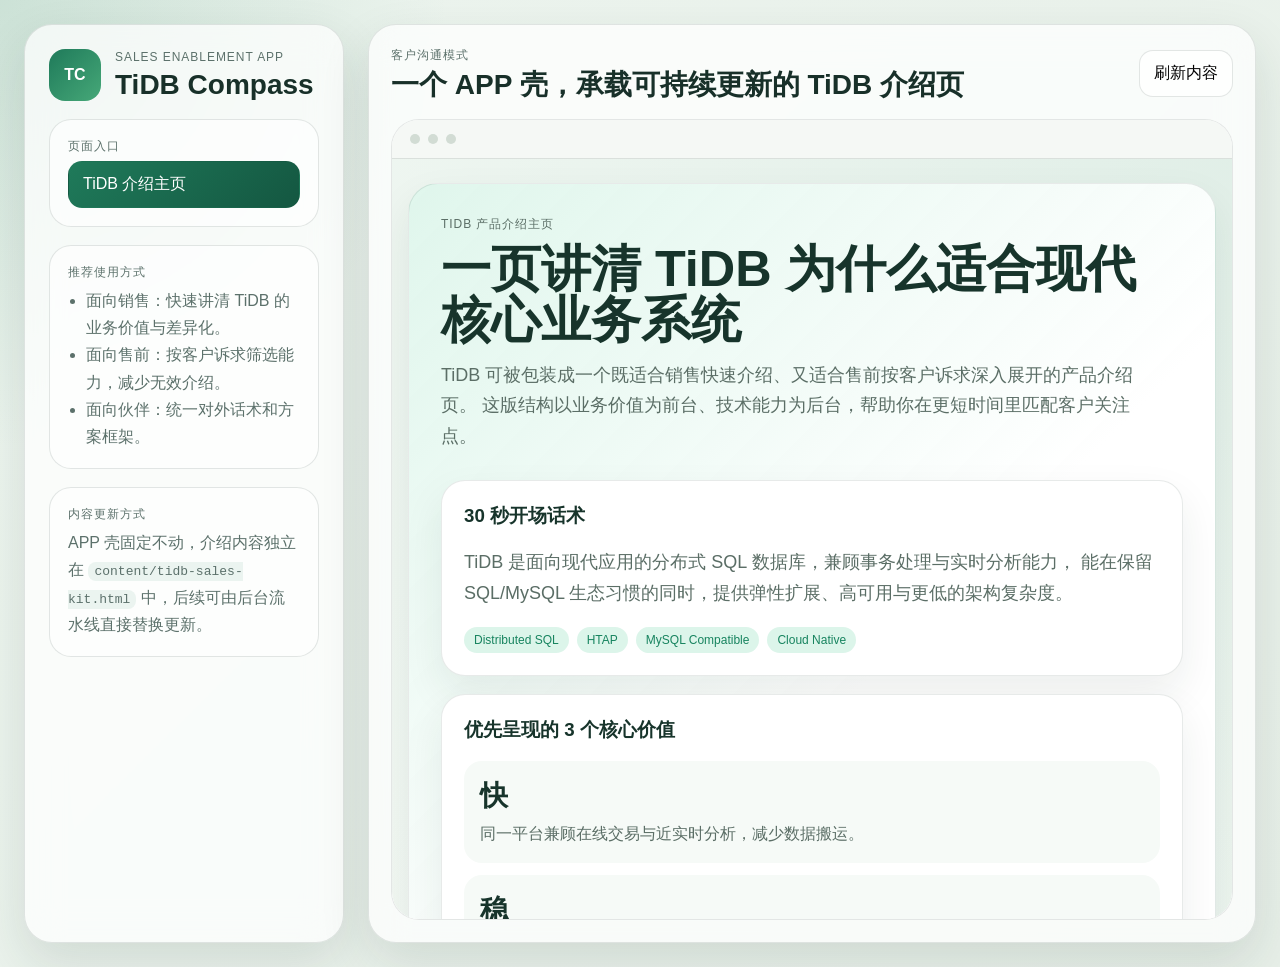
==== index.html @ 589c2596 "Initial commit" ====
<!DOCTYPE html>
<html lang="zh-CN">
  <head>
    <meta charset="UTF-8" />
    <meta name="viewport" content="width=device-width, initial-scale=1.0" />
    <title>TiDB Compass</title>
    <link rel="stylesheet" href="./assets/app.css" />
  </head>
  <body>
    <div class="app-shell">
      <aside class="sidebar">
        <div class="brand">
          <div class="brand-mark">TC</div>
          <div>
            <p class="eyebrow">Sales Enablement App</p>
            <h1>TiDB Compass</h1>
          </div>
        </div>

        <section class="panel">
          <p class="panel-label">页面入口</p>
          <div class="nav-list">
            <button class="nav-item is-active" data-page="./content/tidb-sales-kit.html">
              TiDB 介绍主页
            </button>
          </div>
        </section>

        <section class="panel">
          <p class="panel-label">推荐使用方式</p>
          <ul class="hint-list">
            <li>面向销售：快速讲清 TiDB 的业务价值与差异化。</li>
            <li>面向售前：按客户诉求筛选能力，减少无效介绍。</li>
            <li>面向伙伴：统一对外话术和方案框架。</li>
          </ul>
        </section>

        <section class="panel">
          <p class="panel-label">内容更新方式</p>
          <p class="muted">
            APP 壳固定不动，介绍内容独立在
            <code>content/tidb-sales-kit.html</code> 中，后续可由后台流水线直接替换更新。
          </p>
        </section>
      </aside>

      <main class="main-stage">
        <header class="topbar">
          <div>
            <p class="eyebrow">客户沟通模式</p>
            <h2>一个 APP 壳，承载可持续更新的 TiDB 介绍页</h2>
          </div>
          <button id="reload-page" class="ghost-button" type="button">刷新内容</button>
        </header>

        <section class="device-frame">
          <div class="device-header">
            <span></span>
            <span></span>
            <span></span>
          </div>
          <iframe
            id="content-frame"
            title="TiDB content"
            src="./content/tidb-sales-kit.html"
          ></iframe>
        </section>
      </main>
    </div>

    <script src="./assets/app.js"></script>
  </body>
</html>
---- assets/app.css ----
:root {
  --bg: #eef3ea;
  --surface: rgba(255, 255, 255, 0.72);
  --surface-strong: #ffffff;
  --ink: #183029;
  --muted: #5c716b;
  --line: rgba(24, 48, 41, 0.12);
  --accent: #1f7a5a;
  --accent-strong: #145741;
  --accent-soft: #d7efe2;
  --shadow: 0 20px 50px rgba(24, 48, 41, 0.12);
}

* {
  box-sizing: border-box;
}

body {
  margin: 0;
  min-height: 100vh;
  color: var(--ink);
  font-family: "Avenir Next", "PingFang SC", "Helvetica Neue", sans-serif;
  background:
    radial-gradient(circle at top left, rgba(54, 138, 103, 0.18), transparent 28%),
    linear-gradient(135deg, #edf5ef 0%, #e7efe8 100%);
}

button {
  font: inherit;
}

.app-shell {
  display: grid;
  grid-template-columns: 320px 1fr;
  min-height: 100vh;
  gap: 24px;
  padding: 24px;
}

.sidebar,
.main-stage {
  border: 1px solid var(--line);
  border-radius: 28px;
  backdrop-filter: blur(18px);
  background: var(--surface);
  box-shadow: var(--shadow);
}

.sidebar {
  display: flex;
  flex-direction: column;
  gap: 18px;
  padding: 24px;
}

.brand {
  display: flex;
  align-items: center;
  gap: 14px;
}

.brand-mark {
  display: grid;
  width: 52px;
  height: 52px;
  place-items: center;
  border-radius: 16px;
  color: white;
  font-weight: 700;
  background: linear-gradient(135deg, var(--accent) 0%, #46a878 100%);
}

.eyebrow,
.panel-label {
  margin: 0 0 6px;
  font-size: 12px;
  letter-spacing: 0.08em;
  text-transform: uppercase;
  color: var(--muted);
}

.brand h1,
.topbar h2 {
  margin: 0;
  font-size: 28px;
  line-height: 1.1;
}

.panel {
  padding: 18px;
  border: 1px solid var(--line);
  border-radius: 22px;
  background: rgba(255, 255, 255, 0.6);
}

.nav-list {
  display: flex;
  flex-direction: column;
  gap: 10px;
}

.nav-item,
.ghost-button {
  border: 1px solid var(--line);
  border-radius: 14px;
  padding: 12px 14px;
  cursor: pointer;
  transition: 160ms ease;
}

.nav-item {
  text-align: left;
  color: var(--ink);
  background: white;
}

.nav-item:hover,
.ghost-button:hover {
  transform: translateY(-1px);
  border-color: rgba(31, 122, 90, 0.28);
}

.nav-item.is-active {
  color: white;
  border-color: transparent;
  background: linear-gradient(135deg, var(--accent) 0%, var(--accent-strong) 100%);
}

.hint-list {
  margin: 0;
  padding-left: 18px;
  color: var(--muted);
  line-height: 1.7;
}

.muted {
  margin: 0;
  color: var(--muted);
  line-height: 1.7;
}

.main-stage {
  display: flex;
  flex-direction: column;
  padding: 22px;
}

.topbar {
  display: flex;
  align-items: center;
  justify-content: space-between;
  gap: 16px;
  margin-bottom: 18px;
}

.ghost-button {
  background: rgba(255, 255, 255, 0.8);
}

.device-frame {
  display: flex;
  flex: 1;
  flex-direction: column;
  overflow: hidden;
  border: 1px solid var(--line);
  border-radius: 28px;
  background: var(--surface-strong);
}

.device-header {
  display: flex;
  gap: 8px;
  padding: 14px 18px;
  border-bottom: 1px solid var(--line);
  background: #f5f8f5;
}

.device-header span {
  width: 10px;
  height: 10px;
  border-radius: 50%;
  background: #d2dcd4;
}

#content-frame {
  width: 100%;
  height: 100%;
  min-height: 760px;
  border: 0;
  background: white;
}

code {
  padding: 2px 6px;
  border-radius: 8px;
  background: rgba(31, 122, 90, 0.08);
}

@media (max-width: 1024px) {
  .app-shell {
    grid-template-columns: 1fr;
  }

  .topbar {
    flex-direction: column;
    align-items: flex-start;
  }
}

@media (max-width: 640px) {
  .app-shell {
    padding: 14px;
    gap: 14px;
  }

  .sidebar,
  .main-stage {
    padding: 16px;
    border-radius: 22px;
  }

  .brand h1,
  .topbar h2 {
    font-size: 22px;
  }

  #content-frame {
    min-height: 680px;
  }
}
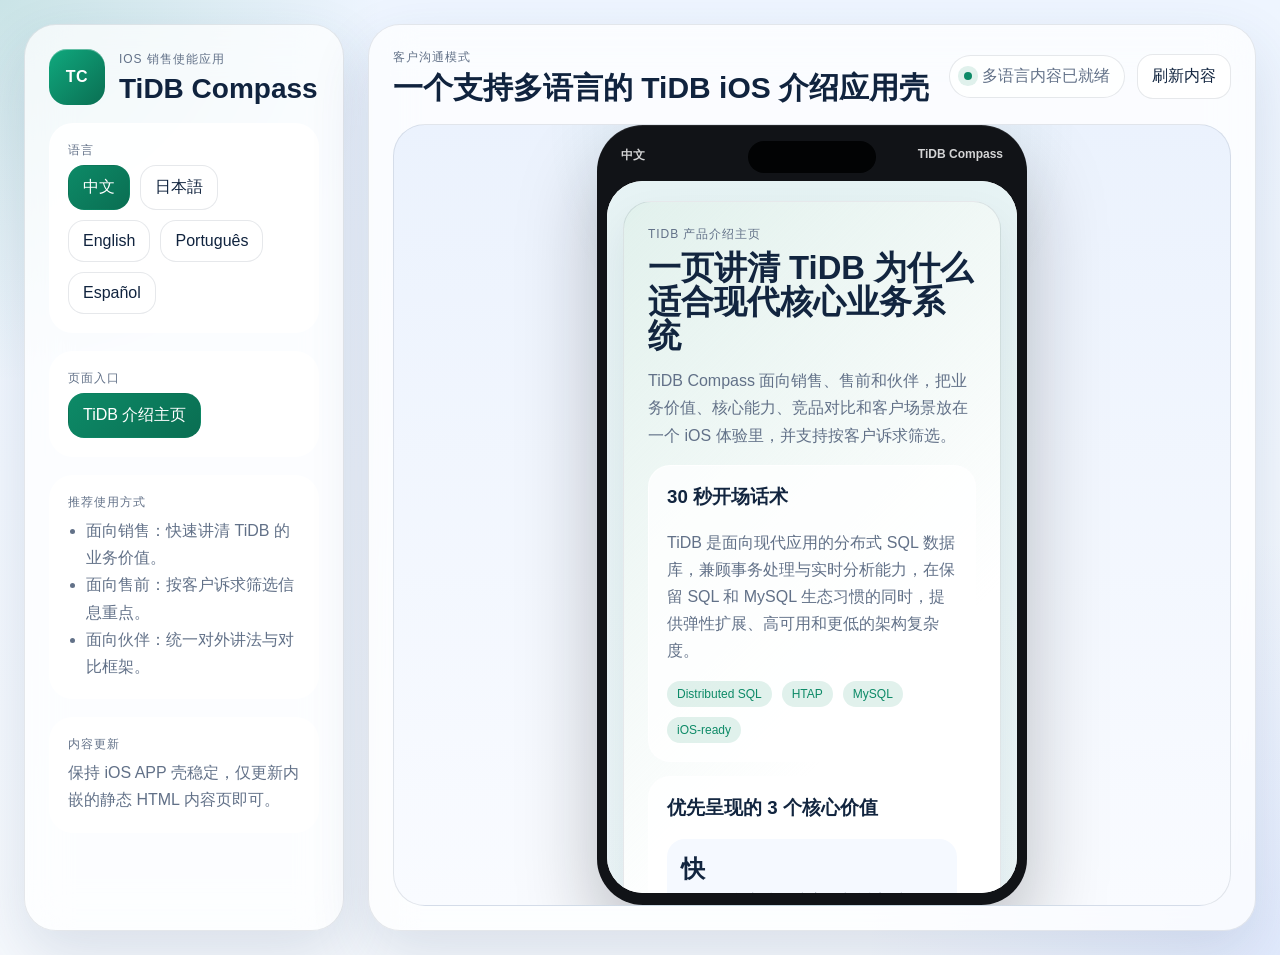
==== commit f98965cf: "Add multilingual iOS app shell" ====
--- a/index.html
+++ b/index.html
@@ -2,7 +2,10 @@
 <html lang="zh-CN">
   <head>
     <meta charset="UTF-8" />
-    <meta name="viewport" content="width=device-width, initial-scale=1.0" />
+    <meta
+      name="viewport"
+      content="width=device-width, initial-scale=1.0, viewport-fit=cover"
+    />
     <title>TiDB Compass</title>
     <link rel="stylesheet" href="./assets/app.css" />
   </head>
@@ -12,34 +15,48 @@
         <div class="brand">
           <div class="brand-mark">TC</div>
           <div>
-            <p class="eyebrow">Sales Enablement App</p>
+            <p class="eyebrow" data-i18n="shell.badge">iOS Sales Enablement</p>
             <h1>TiDB Compass</h1>
           </div>
         </div>
 
         <section class="panel">
-          <p class="panel-label">页面入口</p>
+          <p class="panel-label" data-i18n="shell.languageLabel">Language</p>
+          <div class="language-list" id="language-list">
+            <button class="language-pill is-active" type="button" data-lang="zh-CN">中文</button>
+            <button class="language-pill" type="button" data-lang="ja-JP">日本語</button>
+            <button class="language-pill" type="button" data-lang="en-US">English</button>
+            <button class="language-pill" type="button" data-lang="pt-BR">Português</button>
+            <button class="language-pill" type="button" data-lang="es-ES">Español</button>
+          </div>
+        </section>
+
+        <section class="panel">
+          <p class="panel-label" data-i18n="shell.navLabel">Pages</p>
           <div class="nav-list">
-            <button class="nav-item is-active" data-page="./content/tidb-sales-kit.html">
-              TiDB 介绍主页
+            <button
+              class="nav-item is-active"
+              data-page="./content/tidb-sales-kit.html"
+              data-i18n="shell.homePage"
+            >
+              TiDB Overview
             </button>
           </div>
         </section>
 
         <section class="panel">
-          <p class="panel-label">推荐使用方式</p>
+          <p class="panel-label" data-i18n="shell.useCasesLabel">Recommended Use</p>
           <ul class="hint-list">
-            <li>面向销售：快速讲清 TiDB 的业务价值与差异化。</li>
-            <li>面向售前：按客户诉求筛选能力，减少无效介绍。</li>
-            <li>面向伙伴：统一对外话术和方案框架。</li>
+            <li data-i18n="shell.useCase1">For sellers: explain TiDB's business value fast.</li>
+            <li data-i18n="shell.useCase2">For presales: filter by customer priorities.</li>
+            <li data-i18n="shell.useCase3">For partners: keep a consistent story.</li>
           </ul>
         </section>
 
         <section class="panel">
-          <p class="panel-label">内容更新方式</p>
-          <p class="muted">
-            APP 壳固定不动，介绍内容独立在
-            <code>content/tidb-sales-kit.html</code> 中，后续可由后台流水线直接替换更新。
+          <p class="panel-label" data-i18n="shell.updateLabel">Content Update</p>
+          <p class="muted" data-i18n="shell.updateBody">
+            Keep the iOS app shell stable and update only the embedded static HTML page.
           </p>
         </section>
       </aside>
@@ -47,23 +64,33 @@
       <main class="main-stage">
         <header class="topbar">
           <div>
-            <p class="eyebrow">客户沟通模式</p>
-            <h2>一个 APP 壳，承载可持续更新的 TiDB 介绍页</h2>
+            <p class="eyebrow" data-i18n="shell.modeLabel">Customer Mode</p>
+            <h2 data-i18n="shell.title">An iOS app shell for a continuously updated TiDB story</h2>
           </div>
-          <button id="reload-page" class="ghost-button" type="button">刷新内容</button>
+          <div class="topbar-actions">
+            <div class="status-chip">
+              <span class="status-dot"></span>
+              <span data-i18n="shell.status">Localized content ready</span>
+            </div>
+            <button id="reload-page" class="ghost-button" type="button" data-i18n="shell.reload">
+              Reload
+            </button>
+          </div>
         </header>
 
-        <section class="device-frame">
-          <div class="device-header">
-            <span></span>
-            <span></span>
-            <span></span>
+        <section class="phone-stage">
+          <div class="phone-device">
+            <div class="dynamic-island"></div>
+            <div class="device-meta">
+              <span id="device-language">中文</span>
+              <span>TiDB Compass</span>
+            </div>
+            <iframe
+              id="content-frame"
+              title="TiDB content"
+              src="./content/tidb-sales-kit.html?lang=zh-CN"
+            ></iframe>
           </div>
-          <iframe
-            id="content-frame"
-            title="TiDB content"
-            src="./content/tidb-sales-kit.html"
-          ></iframe>
         </section>
       </main>
     </div>
--- a/assets/app.css
+++ b/assets/app.css
@@ -1,14 +1,14 @@
 :root {
-  --bg: #eef3ea;
+  --bg: #eff4fb;
   --surface: rgba(255, 255, 255, 0.72);
-  --surface-strong: #ffffff;
-  --ink: #183029;
-  --muted: #5c716b;
-  --line: rgba(24, 48, 41, 0.12);
-  --accent: #1f7a5a;
-  --accent-strong: #145741;
-  --accent-soft: #d7efe2;
-  --shadow: 0 20px 50px rgba(24, 48, 41, 0.12);
+  --surface-strong: rgba(255, 255, 255, 0.9);
+  --ink: #10233e;
+  --muted: #627188;
+  --line: rgba(16, 35, 62, 0.1);
+  --accent: #0d8a67;
+  --accent-strong: #0a6e52;
+  --accent-soft: rgba(13, 138, 103, 0.12);
+  --shadow: 0 24px 60px rgba(40, 73, 112, 0.14);
 }
 
 * {
@@ -19,10 +19,11 @@
   margin: 0;
   min-height: 100vh;
   color: var(--ink);
-  font-family: "Avenir Next", "PingFang SC", "Helvetica Neue", sans-serif;
+  font-family: "SF Pro Display", "PingFang SC", "Hiragino Sans", "Helvetica Neue", sans-serif;
   background:
-    radial-gradient(circle at top left, rgba(54, 138, 103, 0.18), transparent 28%),
-    linear-gradient(135deg, #edf5ef 0%, #e7efe8 100%);
+    radial-gradient(circle at top left, rgba(13, 138, 103, 0.16), transparent 24%),
+    radial-gradient(circle at bottom right, rgba(102, 145, 255, 0.14), transparent 26%),
+    linear-gradient(180deg, #eef5ff 0%, #f6f9fd 100%);
 }
 
 button {
@@ -40,9 +41,9 @@
 .sidebar,
 .main-stage {
   border: 1px solid var(--line);
-  border-radius: 28px;
-  backdrop-filter: blur(18px);
+  border-radius: 32px;
   background: var(--surface);
+  backdrop-filter: blur(22px);
   box-shadow: var(--shadow);
 }
 
@@ -61,13 +62,15 @@
 
 .brand-mark {
   display: grid;
-  width: 52px;
-  height: 52px;
+  width: 56px;
+  height: 56px;
   place-items: center;
-  border-radius: 16px;
-  color: white;
+  border-radius: 18px;
+  color: #fff;
   font-weight: 700;
-  background: linear-gradient(135deg, var(--accent) 0%, #46a878 100%);
+  letter-spacing: 0.04em;
+  background: linear-gradient(135deg, #10a97e 0%, #0a6e52 100%);
+  box-shadow: inset 0 1px 0 rgba(255, 255, 255, 0.36);
 }
 
 .eyebrow,
@@ -82,46 +85,54 @@
 .brand h1,
 .topbar h2 {
   margin: 0;
+  line-height: 1.05;
+}
+
+.brand h1 {
   font-size: 28px;
-  line-height: 1.1;
+}
+
+.topbar h2 {
+  max-width: 620px;
+  font-size: 30px;
 }
 
 .panel {
   padding: 18px;
-  border: 1px solid var(--line);
-  border-radius: 22px;
-  background: rgba(255, 255, 255, 0.6);
-}
-
+  border: 1px solid rgba(255, 255, 255, 0.64);
+  border-radius: 24px;
+  background: var(--surface-strong);
+}
+
+.language-list,
 .nav-list {
   display: flex;
-  flex-direction: column;
+  flex-wrap: wrap;
   gap: 10px;
 }
 
+.language-pill,
 .nav-item,
 .ghost-button {
   border: 1px solid var(--line);
-  border-radius: 14px;
-  padding: 12px 14px;
+  border-radius: 16px;
+  padding: 11px 14px;
   cursor: pointer;
+  color: var(--ink);
+  background: rgba(255, 255, 255, 0.86);
   transition: 160ms ease;
 }
 
-.nav-item {
-  text-align: left;
-  color: var(--ink);
-  background: white;
-}
-
+.language-pill:hover,
 .nav-item:hover,
 .ghost-button:hover {
   transform: translateY(-1px);
-  border-color: rgba(31, 122, 90, 0.28);
-}
-
+  border-color: rgba(13, 138, 103, 0.28);
+}
+
+.language-pill.is-active,
 .nav-item.is-active {
-  color: white;
+  color: #fff;
   border-color: transparent;
   background: linear-gradient(135deg, var(--accent) 0%, var(--accent-strong) 100%);
 }
@@ -142,61 +153,104 @@
 .main-stage {
   display: flex;
   flex-direction: column;
-  padding: 22px;
+  padding: 24px;
 }
 
 .topbar {
   display: flex;
   align-items: center;
   justify-content: space-between;
-  gap: 16px;
-  margin-bottom: 18px;
-}
-
-.ghost-button {
-  background: rgba(255, 255, 255, 0.8);
-}
-
-.device-frame {
-  display: flex;
+  gap: 18px;
+  margin-bottom: 20px;
+}
+
+.topbar-actions {
+  display: flex;
+  align-items: center;
+  gap: 12px;
+}
+
+.status-chip {
+  display: inline-flex;
+  align-items: center;
+  gap: 10px;
+  padding: 10px 14px;
+  border: 1px solid var(--line);
+  border-radius: 999px;
+  color: var(--muted);
+  background: rgba(255, 255, 255, 0.72);
+}
+
+.status-dot {
+  width: 8px;
+  height: 8px;
+  border-radius: 50%;
+  background: var(--accent);
+  box-shadow: 0 0 0 6px var(--accent-soft);
+}
+
+.phone-stage {
+  display: grid;
   flex: 1;
-  flex-direction: column;
+  place-items: center;
   overflow: hidden;
   border: 1px solid var(--line);
-  border-radius: 28px;
-  background: var(--surface-strong);
-}
-
-.device-header {
-  display: flex;
-  gap: 8px;
-  padding: 14px 18px;
-  border-bottom: 1px solid var(--line);
-  background: #f5f8f5;
-}
-
-.device-header span {
-  width: 10px;
-  height: 10px;
-  border-radius: 50%;
-  background: #d2dcd4;
+  border-radius: 32px;
+  background:
+    radial-gradient(circle at top, rgba(13, 138, 103, 0.1), transparent 30%),
+    linear-gradient(180deg, #ebf2fd 0%, #f9fbff 100%);
+}
+
+.phone-device {
+  position: relative;
+  width: min(430px, calc(100vw - 72px));
+  height: min(860px, calc(100vh - 120px));
+  padding: 56px 10px 12px;
+  border-radius: 46px;
+  background: #111317;
+  box-shadow:
+    0 40px 80px rgba(17, 19, 23, 0.26),
+    inset 0 1px 0 rgba(255, 255, 255, 0.08);
+}
+
+.dynamic-island {
+  position: absolute;
+  top: 16px;
+  left: 50%;
+  width: 128px;
+  height: 32px;
+  transform: translateX(-50%);
+  border-radius: 999px;
+  background: #020304;
+}
+
+.device-meta {
+  position: absolute;
+  top: 22px;
+  left: 24px;
+  right: 24px;
+  display: flex;
+  justify-content: space-between;
+  color: rgba(255, 255, 255, 0.82);
+  font-size: 12px;
+  font-weight: 600;
 }
 
 #content-frame {
   width: 100%;
   height: 100%;
-  min-height: 760px;
   border: 0;
-  background: white;
+  border-radius: 36px;
+  background: #fff;
 }
 
 code {
   padding: 2px 6px;
   border-radius: 8px;
-  background: rgba(31, 122, 90, 0.08);
-}
-
-@media (max-width: 1024px) {
+  background: var(--accent-soft);
+}
+
+@media (max-width: 1120px) {
   .app-shell {
     grid-template-columns: 1fr;
   }
@@ -216,15 +270,21 @@
   .sidebar,
   .main-stage {
     padding: 16px;
-    border-radius: 22px;
+    border-radius: 24px;
   }
 
   .brand h1,
   .topbar h2 {
-    font-size: 22px;
-  }
-
-  #content-frame {
-    min-height: 680px;
-  }
-}
+    font-size: 24px;
+  }
+
+  .topbar-actions {
+    width: 100%;
+    flex-wrap: wrap;
+  }
+
+  .phone-device {
+    width: min(100%, 430px);
+    height: 720px;
+  }
+}
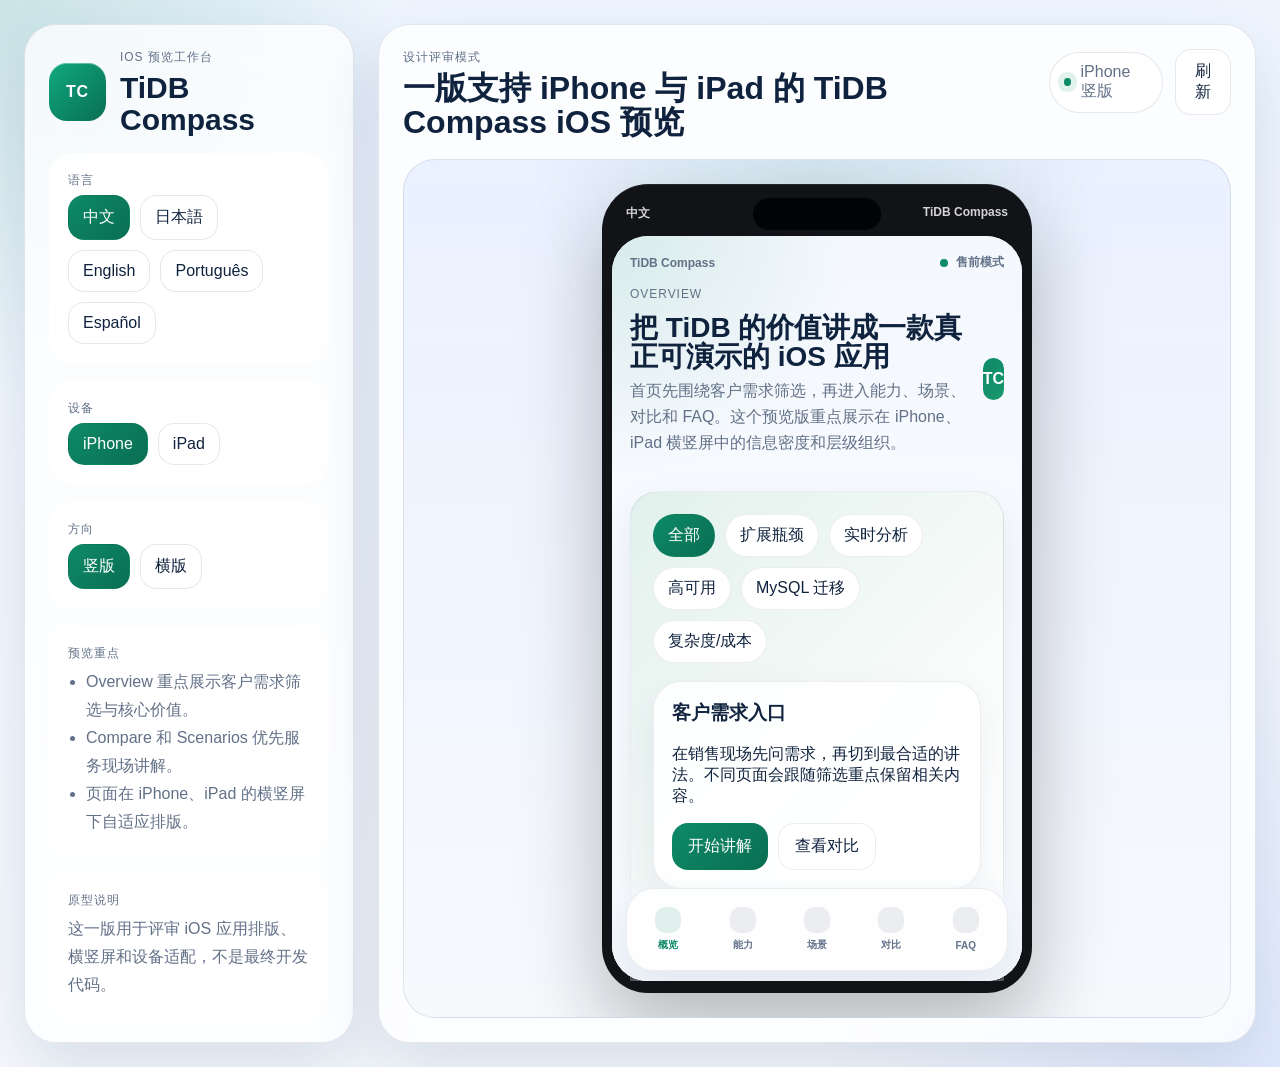
==== commit d1e6c600: "Create responsive iOS preview" ====
--- a/index.html
+++ b/index.html
@@ -6,7 +6,7 @@
       name="viewport"
       content="width=device-width, initial-scale=1.0, viewport-fit=cover"
     />
-    <title>TiDB Compass</title>
+    <title>TiDB Compass Preview</title>
     <link rel="stylesheet" href="./assets/app.css" />
   </head>
   <body>
@@ -15,14 +15,14 @@
         <div class="brand">
           <div class="brand-mark">TC</div>
           <div>
-            <p class="eyebrow" data-i18n="shell.badge">iOS Sales Enablement</p>
+            <p class="eyebrow" data-i18n="shell.badge">iOS Preview Studio</p>
             <h1>TiDB Compass</h1>
           </div>
         </div>
 
         <section class="panel">
           <p class="panel-label" data-i18n="shell.languageLabel">Language</p>
-          <div class="language-list" id="language-list">
+          <div class="language-list">
             <button class="language-pill is-active" type="button" data-lang="zh-CN">中文</button>
             <button class="language-pill" type="button" data-lang="ja-JP">日本語</button>
             <button class="language-pill" type="button" data-lang="en-US">English</button>
@@ -32,31 +32,40 @@
         </section>
 
         <section class="panel">
-          <p class="panel-label" data-i18n="shell.navLabel">Pages</p>
-          <div class="nav-list">
-            <button
-              class="nav-item is-active"
-              data-page="./content/tidb-sales-kit.html"
-              data-i18n="shell.homePage"
-            >
-              TiDB Overview
+          <p class="panel-label" data-i18n="shell.deviceLabel">Device</p>
+          <div class="selector-grid" id="device-selector">
+            <button class="selector-chip is-active" type="button" data-device="iphone">
+              iPhone
+            </button>
+            <button class="selector-chip" type="button" data-device="ipad">iPad</button>
+          </div>
+        </section>
+
+        <section class="panel">
+          <p class="panel-label" data-i18n="shell.orientationLabel">Orientation</p>
+          <div class="selector-grid" id="orientation-selector">
+            <button class="selector-chip is-active" type="button" data-orientation="portrait">
+              <span data-i18n="shell.portrait">Portrait</span>
+            </button>
+            <button class="selector-chip" type="button" data-orientation="landscape">
+              <span data-i18n="shell.landscape">Landscape</span>
             </button>
           </div>
         </section>
 
         <section class="panel">
-          <p class="panel-label" data-i18n="shell.useCasesLabel">Recommended Use</p>
+          <p class="panel-label" data-i18n="shell.previewLabel">Preview Focus</p>
           <ul class="hint-list">
-            <li data-i18n="shell.useCase1">For sellers: explain TiDB's business value fast.</li>
-            <li data-i18n="shell.useCase2">For presales: filter by customer priorities.</li>
-            <li data-i18n="shell.useCase3">For partners: keep a consistent story.</li>
+            <li data-i18n="shell.useCase1">Overview focuses on customer-need filtering.</li>
+            <li data-i18n="shell.useCase2">Compare and Scenarios are optimized for live demos.</li>
+            <li data-i18n="shell.useCase3">Layouts adapt across iPhone and iPad in both orientations.</li>
           </ul>
         </section>
 
         <section class="panel">
-          <p class="panel-label" data-i18n="shell.updateLabel">Content Update</p>
+          <p class="panel-label" data-i18n="shell.updateLabel">Prototype Notes</p>
           <p class="muted" data-i18n="shell.updateBody">
-            Keep the iOS app shell stable and update only the embedded static HTML page.
+            This preview simulates the iOS app shell and a full in-app page system for design review.
           </p>
         </section>
       </aside>
@@ -64,13 +73,13 @@
       <main class="main-stage">
         <header class="topbar">
           <div>
-            <p class="eyebrow" data-i18n="shell.modeLabel">Customer Mode</p>
-            <h2 data-i18n="shell.title">An iOS app shell for a continuously updated TiDB story</h2>
+            <p class="eyebrow" data-i18n="shell.modeLabel">Design Review Mode</p>
+            <h2 data-i18n="shell.title">A responsive iOS preview for iPhone and iPad</h2>
           </div>
           <div class="topbar-actions">
             <div class="status-chip">
               <span class="status-dot"></span>
-              <span data-i18n="shell.status">Localized content ready</span>
+              <span id="preview-status" data-i18n="shell.status">iPhone Portrait</span>
             </div>
             <button id="reload-page" class="ghost-button" type="button" data-i18n="shell.reload">
               Reload
@@ -78,18 +87,20 @@
           </div>
         </header>
 
-        <section class="phone-stage">
-          <div class="phone-device">
-            <div class="dynamic-island"></div>
-            <div class="device-meta">
-              <span id="device-language">中文</span>
-              <span>TiDB Compass</span>
+        <section class="preview-stage">
+          <div class="device-wrap">
+            <div class="device-shell is-iphone is-portrait" id="device-shell">
+              <div class="device-camera"></div>
+              <div class="device-meta">
+                <span id="device-language">中文</span>
+                <span>TiDB Compass</span>
+              </div>
+              <iframe
+                id="content-frame"
+                title="TiDB Compass iOS Preview"
+                src="./content/tidb-sales-kit.html?lang=zh-CN"
+              ></iframe>
             </div>
-            <iframe
-              id="content-frame"
-              title="TiDB content"
-              src="./content/tidb-sales-kit.html?lang=zh-CN"
-            ></iframe>
           </div>
         </section>
       </main>
--- a/assets/app.css
+++ b/assets/app.css
@@ -1,6 +1,6 @@
 :root {
-  --bg: #eff4fb;
-  --surface: rgba(255, 255, 255, 0.72);
+  --bg: #eef4fb;
+  --surface: rgba(255, 255, 255, 0.76);
   --surface-strong: rgba(255, 255, 255, 0.9);
   --ink: #10233e;
   --muted: #627188;
@@ -8,7 +8,7 @@
   --accent: #0d8a67;
   --accent-strong: #0a6e52;
   --accent-soft: rgba(13, 138, 103, 0.12);
-  --shadow: 0 24px 60px rgba(40, 73, 112, 0.14);
+  --shadow: 0 26px 64px rgba(35, 66, 104, 0.14);
 }
 
 * {
@@ -22,7 +22,7 @@
   font-family: "SF Pro Display", "PingFang SC", "Hiragino Sans", "Helvetica Neue", sans-serif;
   background:
     radial-gradient(circle at top left, rgba(13, 138, 103, 0.16), transparent 24%),
-    radial-gradient(circle at bottom right, rgba(102, 145, 255, 0.14), transparent 26%),
+    radial-gradient(circle at bottom right, rgba(102, 145, 255, 0.15), transparent 28%),
     linear-gradient(180deg, #eef5ff 0%, #f6f9fd 100%);
 }
 
@@ -32,7 +32,7 @@
 
 .app-shell {
   display: grid;
-  grid-template-columns: 320px 1fr;
+  grid-template-columns: 330px 1fr;
   min-height: 100vh;
   gap: 24px;
   padding: 24px;
@@ -62,13 +62,13 @@
 
 .brand-mark {
   display: grid;
-  width: 56px;
-  height: 56px;
+  width: 58px;
+  height: 58px;
   place-items: center;
   border-radius: 18px;
   color: #fff;
   font-weight: 700;
-  letter-spacing: 0.04em;
+  letter-spacing: 0.05em;
   background: linear-gradient(135deg, #10a97e 0%, #0a6e52 100%);
   box-shadow: inset 0 1px 0 rgba(255, 255, 255, 0.36);
 }
@@ -89,49 +89,49 @@
 }
 
 .brand h1 {
-  font-size: 28px;
+  font-size: 30px;
 }
 
 .topbar h2 {
-  max-width: 620px;
-  font-size: 30px;
+  max-width: 720px;
+  font-size: 32px;
 }
 
 .panel {
   padding: 18px;
-  border: 1px solid rgba(255, 255, 255, 0.64);
+  border: 1px solid rgba(255, 255, 255, 0.68);
   border-radius: 24px;
   background: var(--surface-strong);
 }
 
 .language-list,
-.nav-list {
+.selector-grid {
   display: flex;
   flex-wrap: wrap;
   gap: 10px;
 }
 
 .language-pill,
-.nav-item,
+.selector-chip,
 .ghost-button {
   border: 1px solid var(--line);
   border-radius: 16px;
   padding: 11px 14px;
   cursor: pointer;
   color: var(--ink);
-  background: rgba(255, 255, 255, 0.86);
+  background: rgba(255, 255, 255, 0.9);
   transition: 160ms ease;
 }
 
 .language-pill:hover,
-.nav-item:hover,
+.selector-chip:hover,
 .ghost-button:hover {
   transform: translateY(-1px);
-  border-color: rgba(13, 138, 103, 0.28);
+  border-color: rgba(13, 138, 103, 0.3);
 }
 
 .language-pill.is-active,
-.nav-item.is-active {
+.selector-chip.is-active {
   color: #fff;
   border-color: transparent;
   background: linear-gradient(135deg, var(--accent) 0%, var(--accent-strong) 100%);
@@ -141,13 +141,13 @@
   margin: 0;
   padding-left: 18px;
   color: var(--muted);
-  line-height: 1.7;
+  line-height: 1.75;
 }
 
 .muted {
   margin: 0;
   color: var(--muted);
-  line-height: 1.7;
+  line-height: 1.75;
 }
 
 .main-stage {
@@ -158,7 +158,7 @@
 
 .topbar {
   display: flex;
-  align-items: center;
+  align-items: flex-start;
   justify-content: space-between;
   gap: 18px;
   margin-bottom: 20px;
@@ -178,7 +178,7 @@
   border: 1px solid var(--line);
   border-radius: 999px;
   color: var(--muted);
-  background: rgba(255, 255, 255, 0.72);
+  background: rgba(255, 255, 255, 0.8);
 }
 
 .status-dot {
@@ -189,7 +189,7 @@
   box-shadow: 0 0 0 6px var(--accent-soft);
 }
 
-.phone-stage {
+.preview-stage {
   display: grid;
   flex: 1;
   place-items: center;
@@ -198,24 +198,58 @@
   border-radius: 32px;
   background:
     radial-gradient(circle at top, rgba(13, 138, 103, 0.1), transparent 30%),
-    linear-gradient(180deg, #ebf2fd 0%, #f9fbff 100%);
-}
-
-.phone-device {
+    linear-gradient(180deg, #eaf1ff 0%, #f7f9fd 100%);
+}
+
+.device-wrap {
+  display: grid;
+  width: 100%;
+  height: 100%;
+  place-items: center;
+  padding: 24px;
+}
+
+.device-shell {
+  --device-width: 430px;
+  --device-height: 932px;
   position: relative;
-  width: min(430px, calc(100vw - 72px));
-  height: min(860px, calc(100vh - 120px));
-  padding: 56px 10px 12px;
+  width: min(var(--device-width), 100%);
+  height: min(var(--device-height), 100%);
+  padding: 52px 10px 12px;
   border-radius: 46px;
   background: #111317;
   box-shadow:
-    0 40px 80px rgba(17, 19, 23, 0.26),
+    0 38px 82px rgba(17, 19, 23, 0.28),
     inset 0 1px 0 rgba(255, 255, 255, 0.08);
 }
 
-.dynamic-island {
+.device-shell.is-iphone.is-portrait {
+  --device-width: 430px;
+  --device-height: 932px;
+}
+
+.device-shell.is-iphone.is-landscape {
+  --device-width: 932px;
+  --device-height: 430px;
+  border-radius: 40px;
+  padding: 12px 10px 12px 54px;
+}
+
+.device-shell.is-ipad.is-portrait {
+  --device-width: 834px;
+  --device-height: 1194px;
+  border-radius: 38px;
+}
+
+.device-shell.is-ipad.is-landscape {
+  --device-width: 1194px;
+  --device-height: 834px;
+  border-radius: 34px;
+}
+
+.device-camera {
   position: absolute;
-  top: 16px;
+  top: 14px;
   left: 50%;
   width: 128px;
   height: 32px;
@@ -224,9 +258,17 @@
   background: #020304;
 }
 
+.device-shell.is-iphone.is-landscape .device-camera {
+  top: 50%;
+  left: 16px;
+  width: 32px;
+  height: 128px;
+  transform: translateY(-50%);
+}
+
 .device-meta {
   position: absolute;
-  top: 22px;
+  top: 21px;
   left: 24px;
   right: 24px;
   display: flex;
@@ -234,6 +276,11 @@
   color: rgba(255, 255, 255, 0.82);
   font-size: 12px;
   font-weight: 600;
+}
+
+.device-shell.is-iphone.is-landscape .device-meta {
+  top: 24px;
+  left: 64px;
 }
 
 #content-frame {
@@ -244,24 +291,13 @@
   background: #fff;
 }
 
-code {
-  padding: 2px 6px;
-  border-radius: 8px;
-  background: var(--accent-soft);
-}
-
-@media (max-width: 1120px) {
+@media (max-width: 1220px) {
   .app-shell {
     grid-template-columns: 1fr;
   }
-
-  .topbar {
-    flex-direction: column;
-    align-items: flex-start;
-  }
-}
-
-@media (max-width: 640px) {
+}
+
+@media (max-width: 720px) {
   .app-shell {
     padding: 14px;
     gap: 14px;
@@ -273,18 +309,19 @@
     border-radius: 24px;
   }
 
-  .brand h1,
+  .topbar {
+    flex-direction: column;
+  }
+
   .topbar h2 {
-    font-size: 24px;
+    font-size: 26px;
   }
 
   .topbar-actions {
-    width: 100%;
     flex-wrap: wrap;
   }
 
-  .phone-device {
-    width: min(100%, 430px);
-    height: 720px;
-  }
-}
+  .device-wrap {
+    padding: 12px;
+  }
+}
